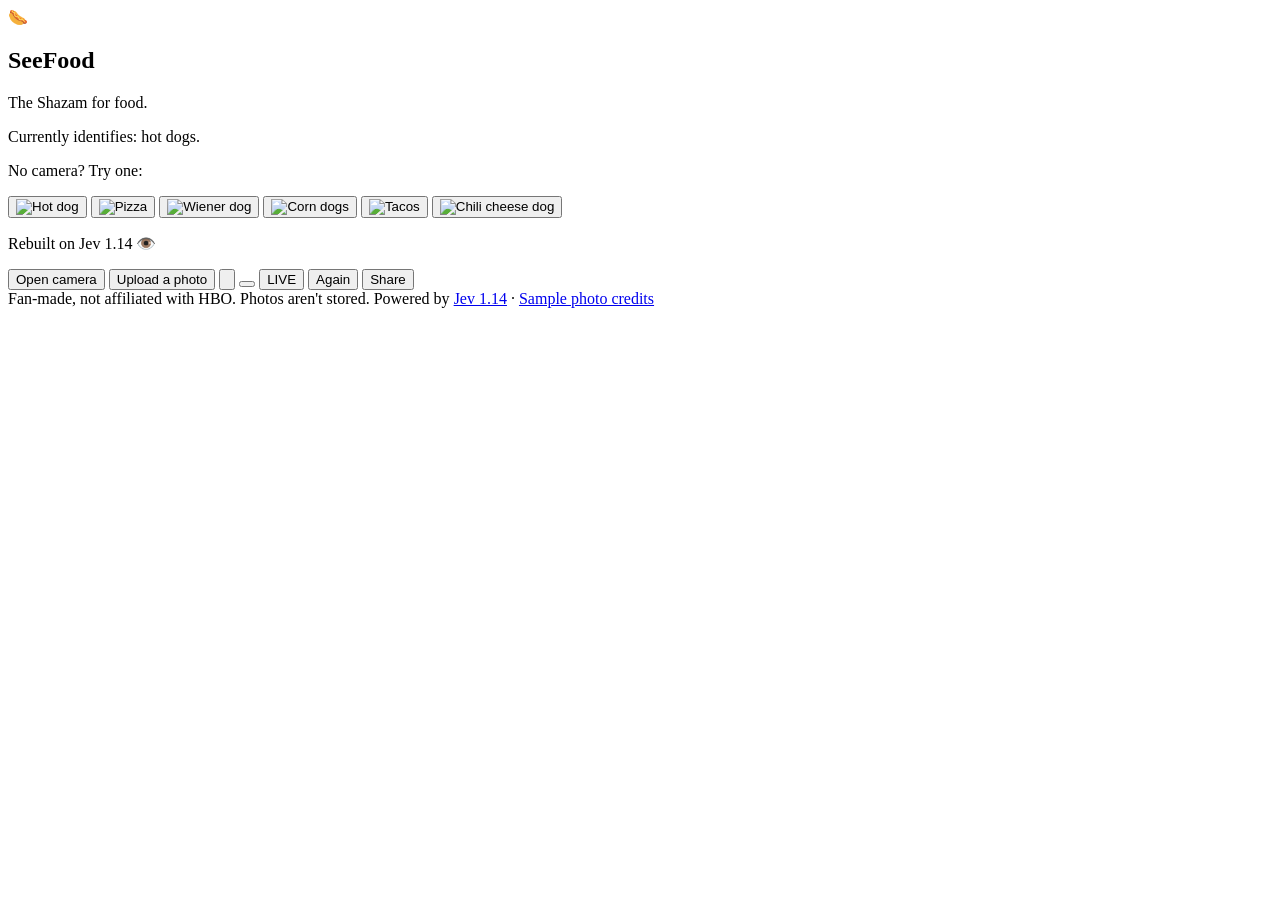
==== public/index.html @ 5400aeb2 "SeeFood: hotdog or not hotdog on Jev 1.14 Phone web app recreating Jian-Yang's app from Silicon Vall" ====
<!doctype html>
<html lang="en">
<head>
  <meta charset="utf-8">
  <meta name="viewport" content="width=device-width, initial-scale=1, viewport-fit=cover">
  <meta name="theme-color" content="#0d0d0d">
  <title>SeeFood: Hotdog or Not Hotdog</title>
  <meta name="description" content="The Shazam for food. Point your camera at food and find out if it's a hotdog. Rebuilt on Jev 1.14 from TypeSafe AI.">
  <meta property="og:type" content="website">
  <meta property="og:title" content="SeeFood: Hotdog or Not Hotdog">
  <meta property="og:description" content="The Shazam for food, rebuilt on Jev 1.14. Currently identifies: hot dogs.">
  <meta property="og:image" content="https://not-hotdog.theotherkhan271.workers.dev/og.png">
  <meta name="twitter:card" content="summary_large_image">
  <meta name="twitter:title" content="SeeFood: Hotdog or Not Hotdog">
  <meta name="twitter:description" content="The Shazam for food, rebuilt on Jev 1.14. Currently identifies: hot dogs.">
  <meta name="twitter:image" content="https://not-hotdog.theotherkhan271.workers.dev/og.png">
  <link rel="manifest" href="/manifest.webmanifest">
  <link rel="apple-touch-icon" href="/apple-touch-icon.png">
  <meta name="mobile-web-app-capable" content="yes">
  <meta name="apple-mobile-web-app-capable" content="yes">
  <meta name="apple-mobile-web-app-status-bar-style" content="black-translucent">
  <meta name="apple-mobile-web-app-title" content="SeeFood">
  <link rel="icon" href="data:image/svg+xml,<svg xmlns=%22http://www.w3.org/2000/svg%22 viewBox=%220 0 100 100%22><text y=%22.9em%22 font-size=%2290%22>🌭</text></svg>">
  <link rel="stylesheet" href="/style.css">
  <script type="module" src="/app.js"></script>
</head>
<body>
  <main id="phone" data-state="home">
    <section id="stage">
      <video id="video" playsinline muted hidden></video>
      <img id="backdrop" alt="" hidden>
      <img id="photo" alt="" hidden>
      <div id="box" hidden><span></span></div>
      <div id="scan" hidden></div>
      <div id="verdict" hidden>
        <div class="bar"><span class="word"></span></div>
        <div class="badge">
          <svg class="check" viewBox="0 0 48 48"><path d="M11 25l9 9 17-19"/></svg>
          <svg class="cross" viewBox="0 0 48 48"><path d="M14 14l20 20M34 14L14 34"/></svg>
          <svg class="ban" viewBox="0 0 48 48"><circle cx="24" cy="24" r="14"/><path d="M14 34L34 14"/></svg>
        </div>
        <div class="prob"></div>
      </div>
      <div id="livepill" hidden></div>
      <div id="home">
        <div class="dog">🌭</div>
        <h1>SeeFood</h1>
        <p class="tag">The Shazam for food.</p>
        <p class="sub">Currently identifies: hot dogs.</p>
        <div id="samples">
          <p>No camera? Try one:</p>
          <div class="strip">
            <button data-sample="hotdog"><img src="/samples/hotdog-thumb.jpg" alt="Hot dog"></button>
            <button data-sample="pizza"><img src="/samples/pizza-thumb.jpg" alt="Pizza"></button>
            <button data-sample="wiener-dog"><img src="/samples/wiener-dog-thumb.jpg" alt="Wiener dog"></button>
            <button data-sample="corndog"><img src="/samples/corndog-thumb.jpg" alt="Corn dogs"></button>
            <button data-sample="tacos"><img src="/samples/tacos-thumb.jpg" alt="Tacos"></button>
            <button data-sample="hotdog-2"><img src="/samples/hotdog-2-thumb.jpg" alt="Chili cheese dog"></button>
          </div>
        </div>
        <p class="jev">Rebuilt on Jev 1.14 👁️</p>
        <p id="install" hidden>Install it: tap <b>Share</b>, then <b>Add to Home Screen</b>.</p>
      </div>
      <p id="toast" hidden></p>
    </section>

    <nav id="controls">
      <button id="open" class="primary" data-in="home">Open camera</button>
      <button id="upload" data-in="home">Upload a photo</button>
      <button id="gallery" class="icon" data-in="camera live" aria-label="Upload a photo">
        <svg viewBox="0 0 24 24"><rect x="3" y="4" width="18" height="16" rx="3"/><circle cx="9" cy="10" r="2"/><path d="M21 16l-5-5-9 9"/></svg>
      </button>
      <button id="shutter" data-in="camera live" aria-label="Take photo"></button>
      <button id="live" class="icon" data-in="camera live" aria-label="Live mode">LIVE</button>
      <button id="again" data-in="result blocked">Again</button>
      <button id="share" class="primary" data-in="result">Share</button>
    </nav>

    <footer>
      Fan-made, not affiliated with HBO. Photos aren't stored.
      Powered by <a href="https://typesafe.ai" target="_blank" rel="noopener">Jev 1.14</a> · <a href="/credits.html">Sample photo credits</a>
    </footer>
  </main>
  <input id="file" type="file" accept="image/*" hidden>
</body>
</html>
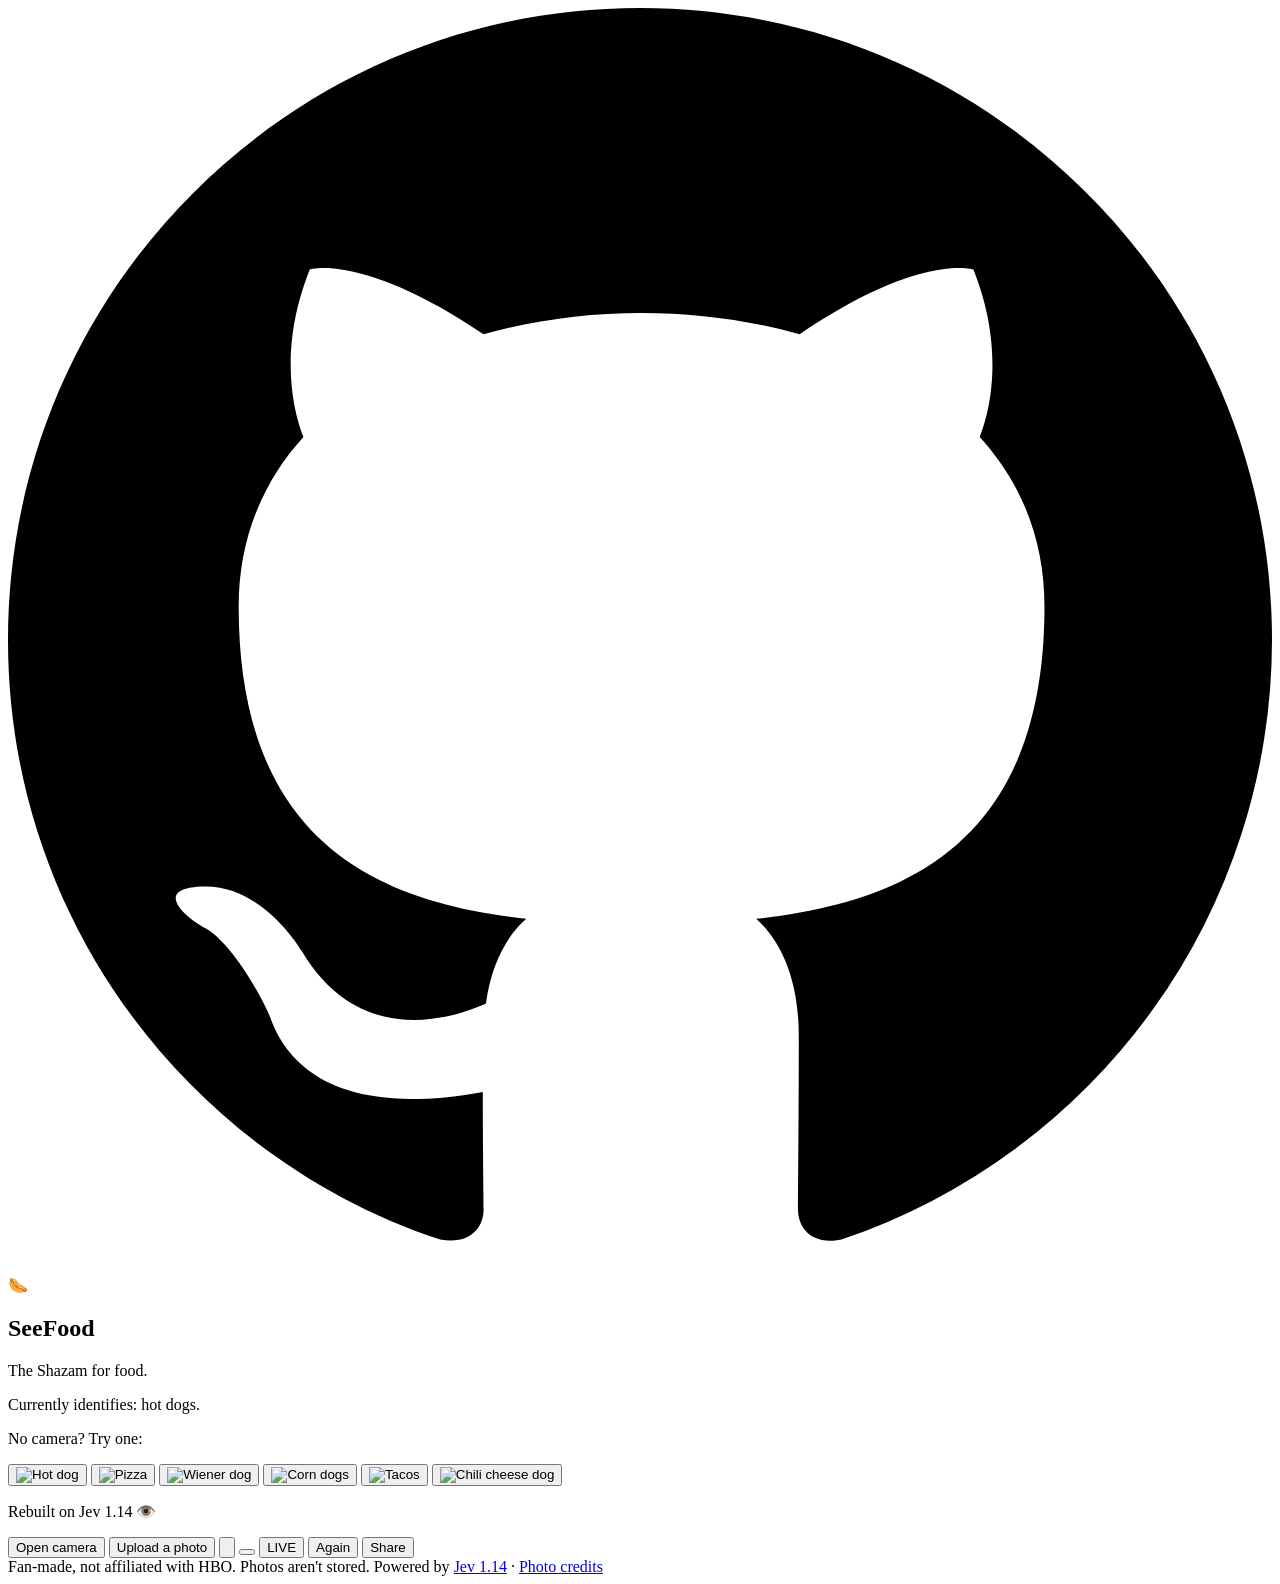
==== commit ad0d517f: "Move to seefood.si, add alerts and friendly errors The Worker now runs on the seefood.si custom doma" ====
--- a/public/index.html
+++ b/public/index.html
@@ -7,13 +7,15 @@
   <title>SeeFood: Hotdog or Not Hotdog</title>
   <meta name="description" content="The Shazam for food. Point your camera at food and find out if it's a hotdog. Rebuilt on Jev 1.14 from TypeSafe AI.">
   <meta property="og:type" content="website">
+  <meta property="og:url" content="https://seefood.si/">
+  <link rel="canonical" href="https://seefood.si/">
   <meta property="og:title" content="SeeFood: Hotdog or Not Hotdog">
   <meta property="og:description" content="The Shazam for food, rebuilt on Jev 1.14. Currently identifies: hot dogs.">
-  <meta property="og:image" content="https://not-hotdog.theotherkhan271.workers.dev/og.png">
+  <meta property="og:image" content="https://seefood.si/og.png">
   <meta name="twitter:card" content="summary_large_image">
   <meta name="twitter:title" content="SeeFood: Hotdog or Not Hotdog">
   <meta name="twitter:description" content="The Shazam for food, rebuilt on Jev 1.14. Currently identifies: hot dogs.">
-  <meta name="twitter:image" content="https://not-hotdog.theotherkhan271.workers.dev/og.png">
+  <meta name="twitter:image" content="https://seefood.si/og.png">
   <link rel="manifest" href="/manifest.webmanifest">
   <link rel="apple-touch-icon" href="/apple-touch-icon.png">
   <meta name="mobile-web-app-capable" content="yes">
@@ -43,6 +45,9 @@
       </div>
       <div id="livepill" hidden></div>
       <div id="home">
+        <a id="github" href="https://github.com/zahlekhan/seefood" target="_blank" rel="noopener" aria-label="SeeFood on GitHub">
+          <svg viewBox="0 0 16 16" aria-hidden="true"><path d="M8 0C3.58 0 0 3.58 0 8c0 3.54 2.29 6.53 5.47 7.59.4.07.55-.17.55-.38 0-.19-.01-.82-.01-1.49-2.01.37-2.53-.49-2.69-.94-.09-.23-.48-.94-.82-1.13-.28-.15-.68-.52-.01-.53.63-.01 1.08.58 1.23.82.72 1.21 1.87.87 2.33.66.07-.52.28-.87.51-1.07-1.78-.2-3.64-.89-3.64-3.95 0-.87.31-1.59.82-2.15-.08-.2-.36-1.02.08-2.12 0 0 .67-.21 2.2.82.64-.18 1.32-.27 2-.27.68 0 1.36.09 2 .27 1.53-1.04 2.2-.82 2.2-.82.44 1.1.16 1.92.08 2.12.51.56.82 1.27.82 2.15 0 3.07-1.87 3.75-3.65 3.95.29.25.54.73.54 1.48 0 1.07-.01 1.93-.01 2.2 0 .21.15.46.55.38A8.013 8.013 0 0016 8c0-4.42-3.58-8-8-8z"/></svg>
+        </a>
         <div class="dog">🌭</div>
         <h1>SeeFood</h1>
         <p class="tag">The Shazam for food.</p>
@@ -62,6 +67,17 @@
         <p id="install" hidden>Install it: tap <b>Share</b>, then <b>Add to Home Screen</b>.</p>
       </div>
       <p id="toast" hidden></p>
+      <div id="oops" role="alertdialog" aria-modal="true" hidden>
+        <div class="card">
+          <div class="emoji"></div>
+          <h2></h2>
+          <p></p>
+          <div class="actions">
+            <button id="oops-close">OK</button>
+            <button id="oops-retry" class="primary">Try again</button>
+          </div>
+        </div>
+      </div>
     </section>
 
     <nav id="controls">
@@ -78,7 +94,8 @@
 
     <footer>
       Fan-made, not affiliated with HBO. Photos aren't stored.
-      Powered by <a href="https://typesafe.ai" target="_blank" rel="noopener">Jev 1.14</a> · <a href="/credits.html">Sample photo credits</a>
+      Powered by <a href="https://typesafe.ai" target="_blank" rel="noopener">Jev 1.14</a> ·
+      <a href="/credits.html">Photo credits</a>
     </footer>
   </main>
   <input id="file" type="file" accept="image/*" hidden>
